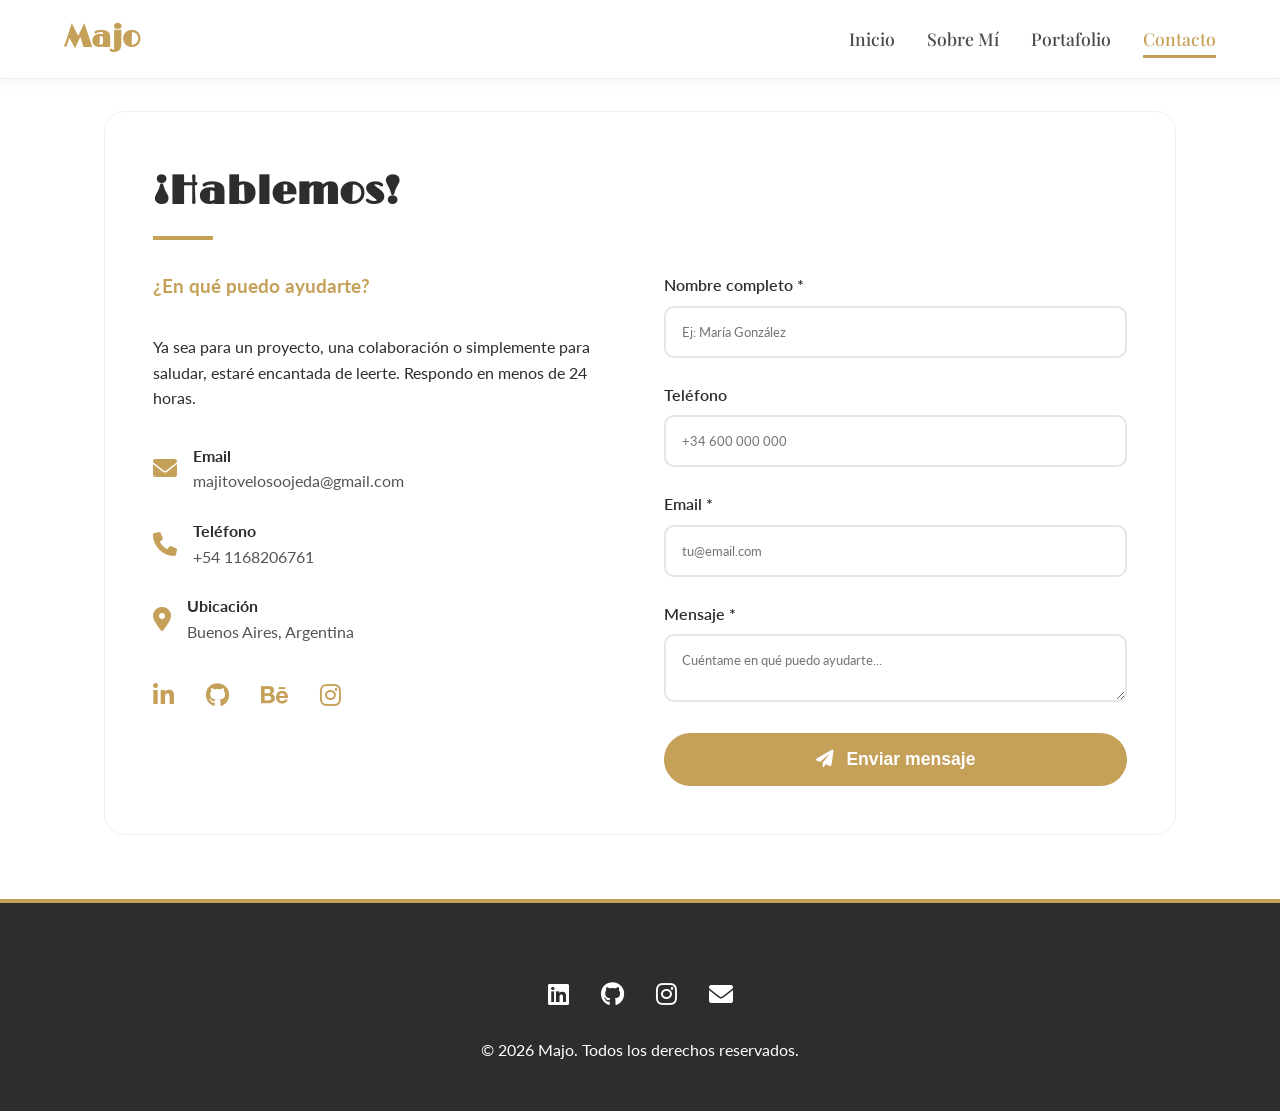
==== contacto.html @ 6f0242d3 "Cambié enlaces" ====
<!DOCTYPE html>
<html lang="es">
<head>
    <meta charset="UTF-8">
    <meta name="viewport" content="width=device-width, initial-scale=1.0">
    <title>Contacto - Majo</title>
    <link rel="stylesheet" href="style.css">
    <link href="https://fonts.googleapis.com/css2?family=Poppins:wght@300;400;500;600;700&display=swap" rel="stylesheet">
    <link rel="stylesheet" href="https://cdnjs.cloudflare.com/ajax/libs/font-awesome/6.0.0-beta3/css/all.min.css">
    <!-- Fuentes Art Decó -->
    <link href="https://fonts.googleapis.com/css2?family=Limelight&family=Playfair+Display:wght@400;500;600;700&family=Lato:wght@300;400;700&display=swap" rel="stylesheet">
</head>
<body>

    <nav>
        <a href="index.html" class="logo">Majo</a>
        <ul class="menu">
            <li><a href="index.html">Inicio</a></li>
            <li><a href="sobre-mi.html">Sobre Mí</a></li>
            <li><a href="portafolio.html">Portafolio</a></li>
            <li><a href="contacto.html" class="activo">Contacto</a></li>
        </ul>
    </nav>

    <main class="contenedor">
        <section>
            <h2>¡Hablemos!</h2>
            <div style="display: grid; grid-template-columns: 1fr 1fr; gap: 3rem; margin-top: 2rem;">
                <!-- Información de contacto -->
                <div>
                    <h3 style="color:#C5A059; margin-bottom: 2rem;">¿En qué puedo ayudarte?</h3>
                    <p style="margin-bottom: 2rem;">
                        Ya sea para un proyecto, una colaboración o simplemente para saludar, 
                        estaré encantada de leerte. Respondo en menos de 24 horas.
                    </p>
                    
                    <div style="margin: 2rem 0;">
                        <div style="display: flex; align-items: center; gap: 1rem; margin-bottom: 1.5rem;">
                            <i class="fas fa-envelope" style="color: rgba(197, 160, 89, 1); font-size: 1.5rem;"></i>
                            <div>
                                <strong>Email</strong><br>
                                <a href="mailto:majo@email.com" style="color: #555; text-decoration: none;">majitovelosoojeda@gmail.com</a>
                            </div>
                        </div>
                        
                        <div style="display: flex; align-items: center; gap: 1rem; margin-bottom: 1.5rem;">
                            <i class="fas fa-phone" style="color: rgba(197, 160, 89, 1); font-size: 1.5rem;"></i>
                            <div>
                                <strong>Teléfono</strong><br>
                                <span style="color: #555;">+54 1168206761</span>
                            </div>
                        </div>
                        
                        <div style="display: flex; align-items: center; gap: 1rem; margin-bottom: 1.5rem;">
                            <i class="fas fa-map-marker-alt" style="color:rgba(197, 160, 89, 1); font-size: 1.5rem;"></i>
                            <div>
                                <strong>Ubicación</strong><br>
                                <span style="color: #555;">Buenos Aires, Argentina</span>
                            </div>
                        </div>
                    </div>
                    
                    <div class="social-links" style="justify-content: flex-start;">
                        <a href="#" style="color: rgba(197, 160, 89, 1);"><i class="fab fa-linkedin-in"></i></a>
                        <a href="#" style="color: rgba(197, 160, 89, 1);"><i class="fab fa-github"></i></a>
                        <a href="#" style="color: rgba(197, 160, 89, 1);"><i class="fab fa-behance"></i></a>
                        <a href="#" style="color: rgba(197, 160, 89, 1);"><i class="fab fa-instagram"></i></a>
                    </div>
                </div>
                
                <!-- Formulario -->
                <div>
                    <form class="formulario-contacto" action="gracias.html" method="GET">
                        <div class="campo-formulario">
                            <label for="nombre">Nombre completo *</label>
                            <input type="text" id="nombre" name="nombre" required placeholder="Ej: María González">
                        </div>
                        
                        <div class="campo-formulario">
                            <label for="telefono">Teléfono</label>
                            <input type="tel" id="telefono" name="telefono" placeholder="+34 600 000 000">
                        </div>
                        
                        <div class="campo-formulario">
                            <label for="email">Email *</label>
                            <input type="email" id="email" name="email" required placeholder="tu@email.com">
                        </div>
                        
                        <div class="campo-formulario">
                            <label for="mensaje">Mensaje *</label>
                            <textarea id="mensaje" name="mensaje" required placeholder="Cuéntame en qué puedo ayudarte..."></textarea>
                        </div>
                        
                        <button type="submit" class="btn-enviar">
                            <i class="fas fa-paper-plane" style="margin-right: 0.5rem;"></i>
                            Enviar mensaje
                        </button>
                    </form>
                </div>
            </div>
        </section>
    </main>

    <footer>
        <div class="social-links">
            <a href="https://www.linkedin.com/in/maria-jose-veloso/" target="_blank"><i class="fab fa-linkedin"></i></a>
            <a href="https://github.com/tu-perfil" target="_blank"><i class="fab fa-github"></i></a>
            <a href="https://instagram.com/tu-perfil" target="_blank"><i class="fab fa-instagram"></i></a>
            <a href="mailto:majitovelosoojeda@gmail.com"><i class="fas fa-envelope"></i></a>
        </div>
        <p>© 2026 Majo. Todos los derechos reservados.</p>
    </footer>

</body>
</html>
---- style.css ----
/* === ESTILOS GENERALES === */
* {
    margin: 0;
    padding: 0;
    box-sizing: border-box;
}

body {
    font-family: 'Lato', 'Segoe UI', sans-serif;
    line-height: 1.6;
    color: #2D2D2D;
    background-color: #FFFFFF;
}

/* === BARRA DE NAVEGACIÓN === */
nav {
    background-color: #FFFFFF;
    padding: 1rem 5%;
    box-shadow: 0 2px 15px rgba(0, 0, 0, 0.05);
    position: sticky;
    top: 0;
    z-index: 100;
    display: flex;
    justify-content: space-between;
    align-items: center;
    border-bottom: 1px solid #F0F0F0;
}

.logo {
    font-size: 1.8rem;
    font-weight: 700;
    color: #C5A059;
    text-decoration: none;
    font-family: 'Limelight', cursive;
}

.menu {
    display: flex;
    gap: 2rem;
    list-style: none;
}

.menu a {
    text-decoration: none;
    color: #4A4A4A;
    font-weight: 500;
    transition: color 0.3s;
    font-size: 1.1rem;
    font-family: 'Playfair Display', serif;
}

.menu a:hover,
.menu a.activo {
    color: #C5A059;
}

.menu a.activo {
    border-bottom: 3px solid #C5A059;
    padding-bottom: 0.3rem;
}

/* === CONTENEDOR PRINCIPAL === */
.contenedor {
    max-width: 1200px;
    margin: 2rem auto;
    padding: 0 5%;
}

/* === PÁGINA PRINCIPAL === */
.inicio-dos-columnas {
    display: grid;
    grid-template-columns: 1fr 1fr;
    gap: 4rem;
    align-items: center;
    min-height: 80vh;
}

.columna-izquierda h1 {
    font-size: 3.5rem;
    line-height: 1.2;
    margin-bottom: 1rem;
    color: #2D2D2D;
    font-family: 'Limelight', cursive;
}

.columna-izquierda h1 span {
    color: #C5A059;
    display: block;
    font-size: 2rem;
    font-family: 'Playfair Display', serif;
}

.columna-izquierda p {
    font-size: 1.2rem;
    color: #666666;
    margin-bottom: 2rem;
}

.botones {
    display: flex;
    gap: 1rem;
}

.btn {
    padding: 0.8rem 2rem;
    border-radius: 50px;
    text-decoration: none;
    font-weight: 600;
    transition: all 0.3s;
    font-family: 'Playfair Display', serif;
}

.btn-primario {
    background-color: #C5A059;
    color: white;
    box-shadow: 0 4px 10px rgba(197, 160, 89, 0.2);
}

.btn-primario:hover {
    background-color: #A8843C;
    transform: translateY(-3px);
}

.btn-secundario {
    border: 2px solid #C5A059;
    color: #C5A059;
}

.btn-secundario:hover {
    background-color: #C5A059;
    color: white;
    transform: translateY(-3px);
}

/* === CARRUSEL === */
.carrusel {
    position: relative;
    width: 100%;
    max-width: 400px;
    margin: 0 auto;
    overflow: hidden;
    border-radius: 20px;
    box-shadow: 0 20px 30px rgba(0, 0, 0, 0.1);
}

.carrusel-contenedor {
    display: flex;
    transition: transform 0.5s ease-in-out;
}

.carrusel-item {
    min-width: 100%;
    position: relative;
}

.carrusel-item img {
    width: 100%;
    height: 380px;
    object-fit: cover;
    display: block;
}

.carrusel-boton {
    position: absolute;
    top: 50%;
    transform: translateY(-50%);
    background-color: rgba(197, 160, 89, 0.8);
    color: white;
    border: none;
    padding: 0.8rem 1rem;
    cursor: pointer;
    font-size: 1.2rem;
    border-radius: 50%;
    transition: all 0.3s;
    z-index: 10;
}

.carrusel-boton:hover {
    background-color: #C5A059;
    transform: translateY(-50%) scale(1.1);
}

.boton-izquierda {
    left: 10px;
}

.boton-derecha {
    right: 10px;
}

.carrusel-indicadores {
    position: absolute;
    bottom: 15px;
    left: 50%;
    transform: translateX(-50%);
    display: flex;
    gap: 10px;
    z-index: 10;
}

.indicador {
    width: 10px;
    height: 10px;
    border-radius: 50%;
    background-color: rgba(255, 255, 255, 0.5);
    cursor: pointer;
    transition: all 0.3s;
}

.indicador.activo {
    background-color: #C5A059;
    width: 25px;
    border-radius: 10px;
}

/* === SECCIONES === */
section {
    background: #FFFFFF;
    border-radius: 20px;
    padding: 3rem;
    margin-bottom: 2rem;
    border: 1px solid #F0F0F0;
}

section h2 {
    font-size: 2.5rem;
    margin-bottom: 2rem;
    color: #2D2D2D;
    position: relative;
    padding-bottom: 1rem;
    font-family: 'Limelight', cursive;
}

section h2::after {
    content: '';
    position: absolute;
    bottom: 0;
    left: 0;
    width: 60px;
    height: 4px;
    background: #C5A059;
}

/* === TARJETAS PORTAFOLIO === */
.grid-tarjetas {
    display: grid;
    grid-template-columns: repeat(auto-fit, minmax(300px, 1fr));
    gap: 2rem;
    margin-top: 2rem;
}

.tarjeta {
    background: #FFFFFF;
    border-radius: 15px;
    overflow: hidden;
    transition: all 0.3s;
    border: 1px solid #F0F0F0;
    box-shadow: 0 5px 15px rgba(0, 0, 0, 0.03);
}

.tarjeta:hover {
    transform: translateY(-8px);
    border-color: #C5A059;
    box-shadow: 0 15px 30px rgba(197, 160, 89, 0.1);
}

.tarjeta-imagen {
    height: 200px;
    background: linear-gradient(135deg, #C5A059, #D4AF6C);
    display: flex;
    align-items: center;
    justify-content: center;
    color: white;
    font-size: 3rem;
}

.tarjeta-contenido {
    padding: 1.5rem;
}

.tarjeta h3 {
    margin-bottom: 0.5rem;
    color: #2D2D2D;
    font-family: 'Playfair Display', serif;
}

.tags {
    display: flex;
    gap: 0.5rem;
    flex-wrap: wrap;
    margin: 1rem 0;
}

.tag {
    background: #F8F4EE;
    color: #A8843C;
    padding: 0.3rem 1rem;
    border-radius: 20px;
    font-size: 0.8rem;
    font-weight: 600;
    border: 1px solid #E5D5C0;
}

/* === FORMULARIO === */
.formulario-contacto {
    max-width: 600px;
    margin: 0 auto;
}

.campo-formulario {
    margin-bottom: 1.5rem;
}

.campo-formulario label {
    display: block;
    margin-bottom: 0.5rem;
    font-weight: 600;
    color: #2D2D2D;
}

.campo-formulario input,
.campo-formulario textarea {
    width: 100%;
    padding: 1rem;
    border: 2px solid #E5E5E5;
    border-radius: 10px;
    font-family: inherit;
    background-color: #FFFFFF;
    transition: border-color 0.3s;
}

.campo-formulario input:focus,
.campo-formulario textarea:focus {
    outline: none;
    border-color: #C5A059;
}

.btn-enviar {
    background-color: #C5A059;
    color: white;
    border: none;
    padding: 1rem 3rem;
    border-radius: 50px;
    font-size: 1.1rem;
    font-weight: 600;
    cursor: pointer;
    transition: all 0.3s;
    width: 100%;
}

.btn-enviar:hover {
    background-color: #A8843C;
    transform: translateY(-2px);
}

/* === FOOTER === */
footer {
    text-align: center;
    padding: 3rem;
    background: #2D2D2D;
    color: white;
    margin-top: 4rem;
    border-top: 4px solid #C5A059;
}

.social-links {
    display: flex;
    justify-content: center;
    gap: 2rem;
    margin: 1.5rem 0;
}

.social-links a {
    color: white;
    font-size: 1.5rem;
    transition: all 0.3s;
}

.social-links a:hover {
    color: #C5A059;
    transform: translateY(-3px);
}

/* === RESPONSIVE === */
@media (max-width: 768px) {
    .inicio-dos-columnas {
        grid-template-columns: 1fr;
        text-align: center;
        gap: 2rem;
    }
    
    .columna-izquierda h1 span {
        display: inline;
    }
    
    .botones {
        justify-content: center;
    }
    
    .carrusel-item img {
        height: 300px;
    }
    
    section {
        padding: 2rem;
    }
}
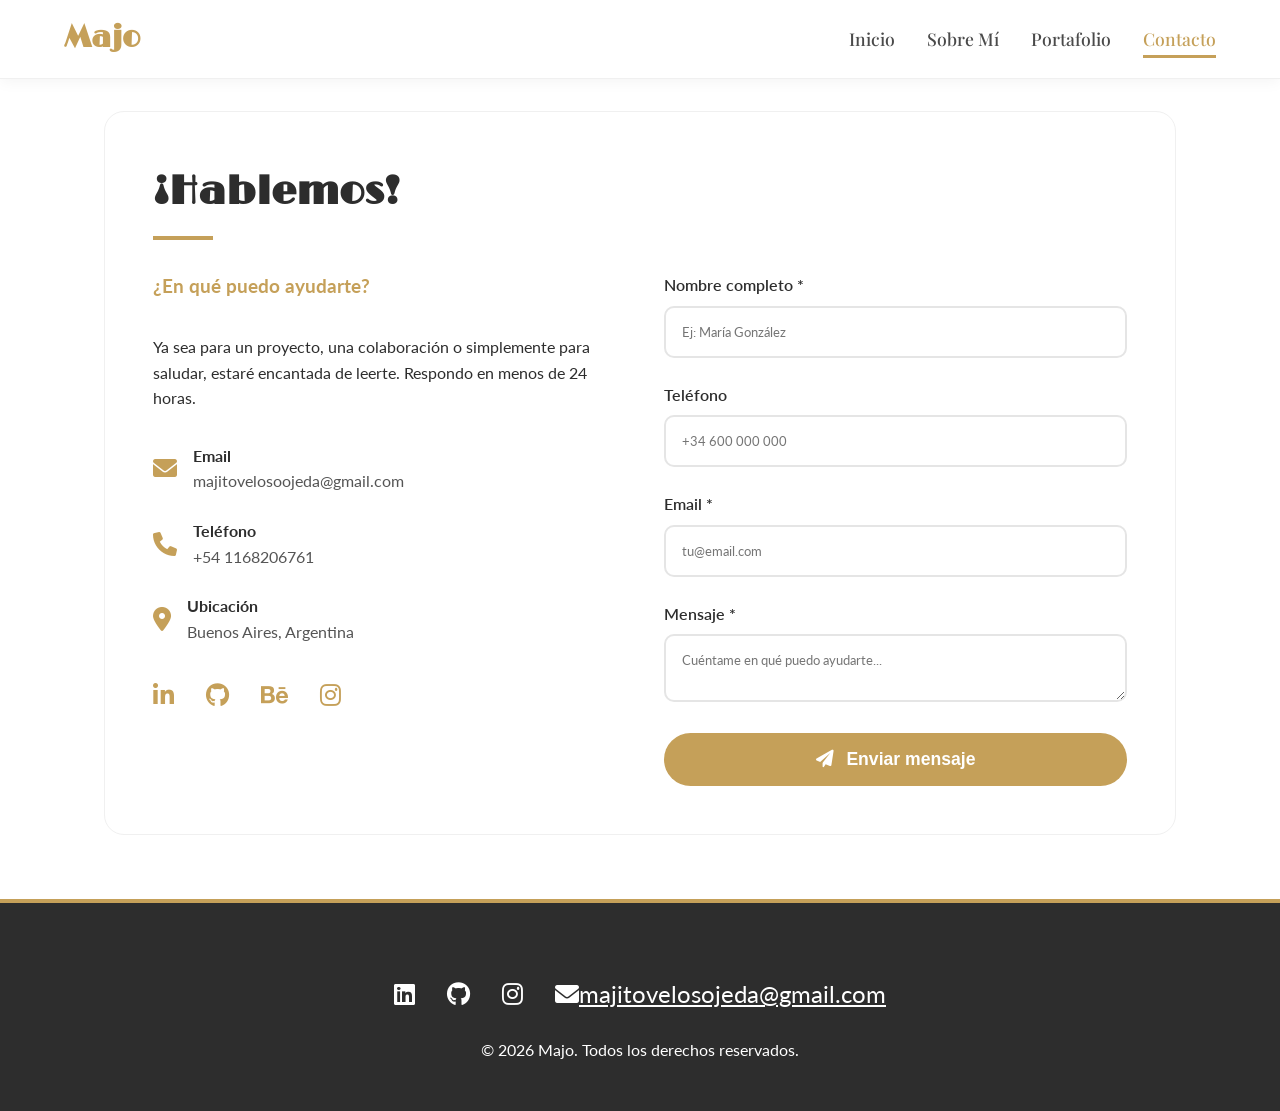
==== commit ea29999e: "Correciones" ====
--- a/contacto.html
+++ b/contacto.html
@@ -106,7 +106,7 @@
             <a href="https://www.linkedin.com/in/maria-jose-veloso/" target="_blank"><i class="fab fa-linkedin"></i></a>
             <a href="https://github.com/tu-perfil" target="_blank"><i class="fab fa-github"></i></a>
             <a href="https://instagram.com/tu-perfil" target="_blank"><i class="fab fa-instagram"></i></a>
-            <a href="mailto:majitovelosoojeda@gmail.com"><i class="fas fa-envelope"></i></a>
+            <a href="mail to:majitovelosoojeda@gmail.com" target="_blank"><i class="fas fa-envelope"></i>majitovelosojeda@gmail.com</a>
         </div>
         <p>© 2026 Majo. Todos los derechos reservados.</p>
     </footer>
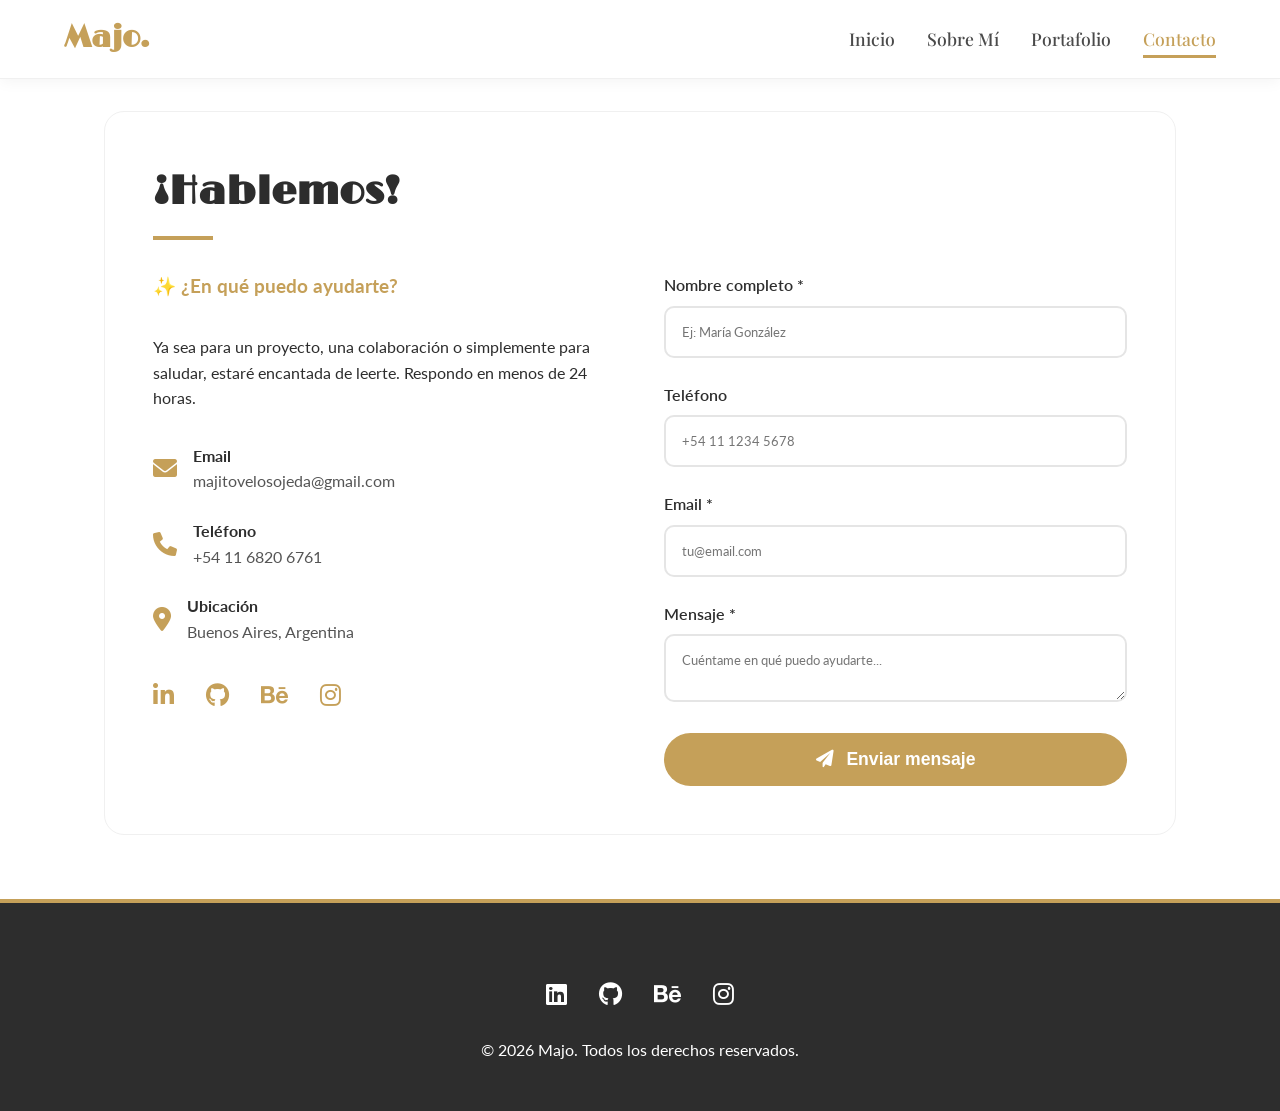
==== commit 4a0ce5a3: "Hice correciones" ====
--- a/contacto.html
+++ b/contacto.html
@@ -5,15 +5,13 @@
     <meta name="viewport" content="width=device-width, initial-scale=1.0">
     <title>Contacto - Majo</title>
     <link rel="stylesheet" href="style.css">
-    <link href="https://fonts.googleapis.com/css2?family=Poppins:wght@300;400;500;600;700&display=swap" rel="stylesheet">
+    <link href="https://fonts.googleapis.com/css2?family=Limelight&family=Playfair+Display:wght@400;500;600;700&family=Lato:wght@300;400;700&display=swap" rel="stylesheet">
     <link rel="stylesheet" href="https://cdnjs.cloudflare.com/ajax/libs/font-awesome/6.0.0-beta3/css/all.min.css">
-    <!-- Fuentes Art Decó -->
-    <link href="https://fonts.googleapis.com/css2?family=Limelight&family=Playfair+Display:wght@400;500;600;700&family=Lato:wght@300;400;700&display=swap" rel="stylesheet">
 </head>
 <body>
 
     <nav>
-        <a href="index.html" class="logo">Majo</a>
+        <a href="index.html" class="logo">Majo.</a>
         <ul class="menu">
             <li><a href="index.html">Inicio</a></li>
             <li><a href="sobre-mi.html">Sobre Mí</a></li>
@@ -26,33 +24,39 @@
         <section>
             <h2>¡Hablemos!</h2>
             <div style="display: grid; grid-template-columns: 1fr 1fr; gap: 3rem; margin-top: 2rem;">
-                <!-- Información de contacto -->
+                
+                <!-- Columna izquierda: información de contacto -->
                 <div>
-                    <h3 style="color:#C5A059; margin-bottom: 2rem;">¿En qué puedo ayudarte?</h3>
+                    <h3 style="color: #C5A059; margin-bottom: 2rem;">✨ ¿En qué puedo ayudarte?</h3>
                     <p style="margin-bottom: 2rem;">
                         Ya sea para un proyecto, una colaboración o simplemente para saludar, 
                         estaré encantada de leerte. Respondo en menos de 24 horas.
                     </p>
                     
                     <div style="margin: 2rem 0;">
+                        <!-- EMAIL - CORREGIDO -->
                         <div style="display: flex; align-items: center; gap: 1rem; margin-bottom: 1.5rem;">
-                            <i class="fas fa-envelope" style="color: rgba(197, 160, 89, 1); font-size: 1.5rem;"></i>
+                            <i class="fas fa-envelope" style="color: #C5A059; font-size: 1.5rem;"></i>
                             <div>
                                 <strong>Email</strong><br>
-                                <a href="mailto:majo@email.com" style="color: #555; text-decoration: none;">majitovelosoojeda@gmail.com</a>
+                                <a href="mailto:majitovelosojeda@gmail.com" style="color: #555; text-decoration: none;">
+                                    majitovelosojeda@gmail.com
+                                </a>
                             </div>
                         </div>
                         
+                        <!-- TELÉFONO -->
                         <div style="display: flex; align-items: center; gap: 1rem; margin-bottom: 1.5rem;">
-                            <i class="fas fa-phone" style="color: rgba(197, 160, 89, 1); font-size: 1.5rem;"></i>
+                            <i class="fas fa-phone" style="color: #C5A059; font-size: 1.5rem;"></i>
                             <div>
                                 <strong>Teléfono</strong><br>
-                                <span style="color: #555;">+54 1168206761</span>
+                                <span style="color: #555;">+54 11 6820 6761</span>
                             </div>
                         </div>
                         
+                        <!-- UBICACIÓN -->
                         <div style="display: flex; align-items: center; gap: 1rem; margin-bottom: 1.5rem;">
-                            <i class="fas fa-map-marker-alt" style="color:rgba(197, 160, 89, 1); font-size: 1.5rem;"></i>
+                            <i class="fas fa-map-marker-alt" style="color: #C5A059; font-size: 1.5rem;"></i>
                             <div>
                                 <strong>Ubicación</strong><br>
                                 <span style="color: #555;">Buenos Aires, Argentina</span>
@@ -60,15 +64,16 @@
                         </div>
                     </div>
                     
+                    <!-- REDES SOCIALES -->
                     <div class="social-links" style="justify-content: flex-start;">
-                        <a href="#" style="color: rgba(197, 160, 89, 1);"><i class="fab fa-linkedin-in"></i></a>
-                        <a href="#" style="color: rgba(197, 160, 89, 1);"><i class="fab fa-github"></i></a>
-                        <a href="#" style="color: rgba(197, 160, 89, 1);"><i class="fab fa-behance"></i></a>
-                        <a href="#" style="color: rgba(197, 160, 89, 1);"><i class="fab fa-instagram"></i></a>
+                        <a href="https://www.linkedin.com/in/maria-jose-veloso/" target="_blank" style="color: #C5A059;"><i class="fab fa-linkedin-in"></i></a>
+                        <a href="https://github.com/majo512" target="_blank" style="color: #C5A059;"><i class="fab fa-github"></i></a>
+                        <a href="#" style="color: #C5A059;"><i class="fab fa-behance"></i></a>
+                        <a href="https://instagram.com/tu-perfil" target="_blank" style="color: #C5A059;"><i class="fab fa-instagram"></i></a>
                     </div>
                 </div>
                 
-                <!-- Formulario -->
+                <!-- Columna derecha: formulario -->
                 <div>
                     <form class="formulario-contacto" action="gracias.html" method="GET">
                         <div class="campo-formulario">
@@ -78,7 +83,7 @@
                         
                         <div class="campo-formulario">
                             <label for="telefono">Teléfono</label>
-                            <input type="tel" id="telefono" name="telefono" placeholder="+34 600 000 000">
+                            <input type="tel" id="telefono" name="telefono" placeholder="+54 11 1234 5678">
                         </div>
                         
                         <div class="campo-formulario">
@@ -104,9 +109,9 @@
     <footer>
         <div class="social-links">
             <a href="https://www.linkedin.com/in/maria-jose-veloso/" target="_blank"><i class="fab fa-linkedin"></i></a>
-            <a href="https://github.com/tu-perfil" target="_blank"><i class="fab fa-github"></i></a>
+            <a href="https://github.com/majo512" target="_blank"><i class="fab fa-github"></i></a>
+            <a href="#" target="_blank"><i class="fab fa-behance"></i></a>
             <a href="https://instagram.com/tu-perfil" target="_blank"><i class="fab fa-instagram"></i></a>
-            <a href="mail to:majitovelosoojeda@gmail.com" target="_blank"><i class="fas fa-envelope"></i>majitovelosojeda@gmail.com</a>
         </div>
         <p>© 2026 Majo. Todos los derechos reservados.</p>
     </footer>
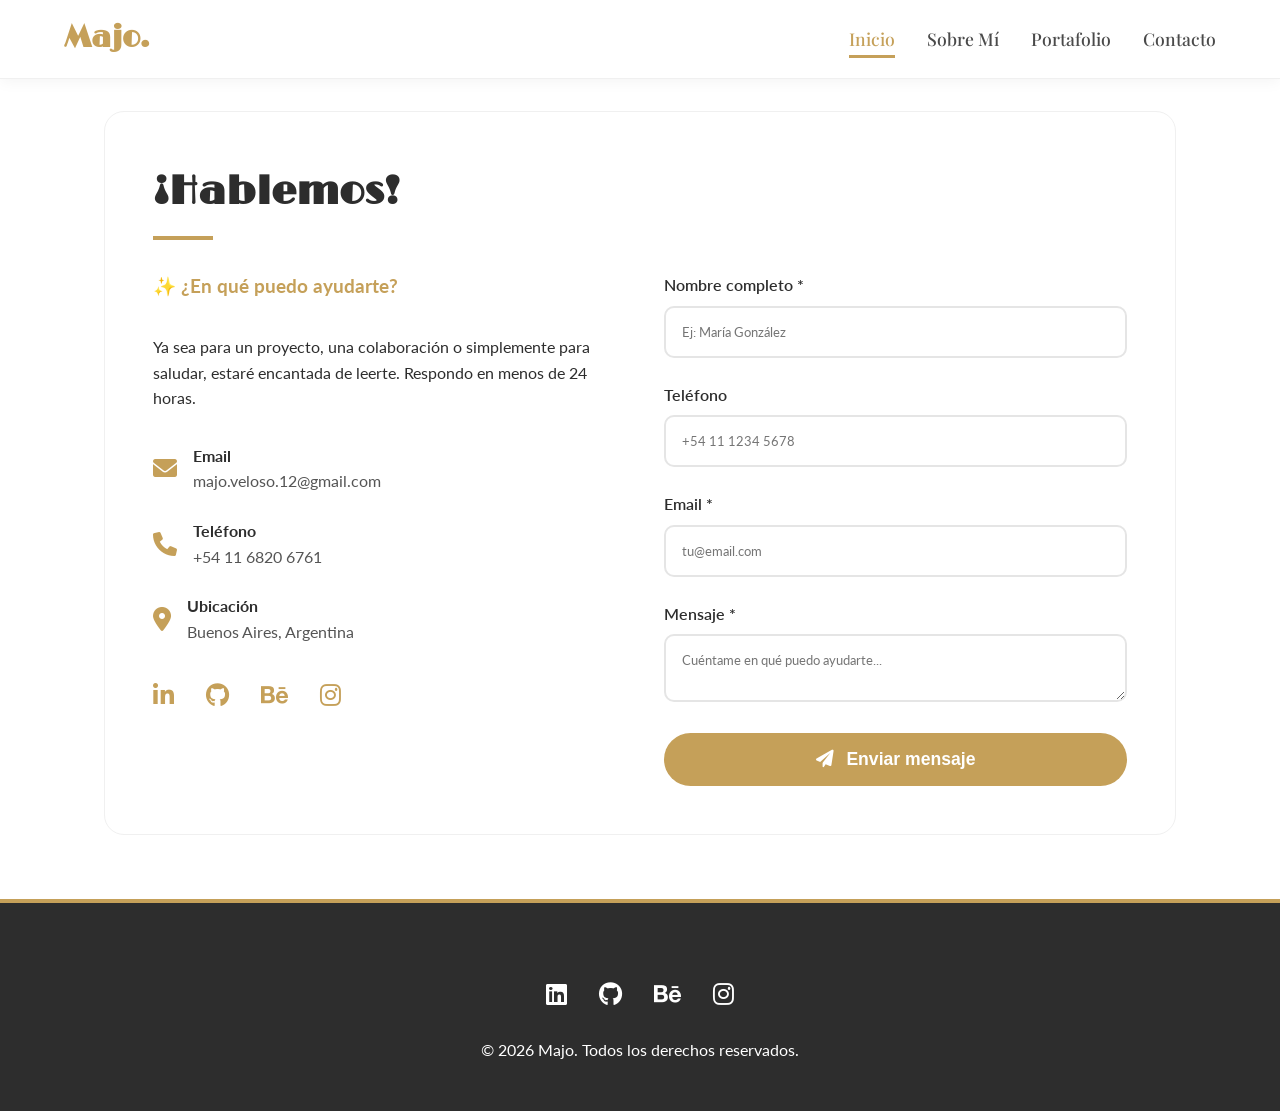
==== commit fd50a69c: "Update contact email and navigation links" ====
--- a/contacto.html
+++ b/contacto.html
@@ -13,10 +13,11 @@
     <nav>
         <a href="index.html" class="logo">Majo.</a>
         <ul class="menu">
-            <li><a href="index.html">Inicio</a></li>
+            <li><a href="index.html" class="activo">Inicio</a></li>
             <li><a href="sobre-mi.html">Sobre Mí</a></li>
             <li><a href="portafolio.html">Portafolio</a></li>
-            <li><a href="contacto.html" class="activo">Contacto</a></li>
+            <li><a href="contacto.html">Contacto</a></li>
+            
         </ul>
     </nav>
 
@@ -39,8 +40,8 @@
                             <i class="fas fa-envelope" style="color: #C5A059; font-size: 1.5rem;"></i>
                             <div>
                                 <strong>Email</strong><br>
-                                <a href="mailto:majitovelosojeda@gmail.com" style="color: #555; text-decoration: none;">
-                                    majitovelosojeda@gmail.com
+                                <a href="mailto:majo.veloso@gmail.com" style="color: #555; text-decoration: none;">
+                                    majo.veloso.12@gmail.com
                                 </a>
                             </div>
                         </div>
@@ -117,4 +118,4 @@
     </footer>
 
 </body>
-</html>+</html>
